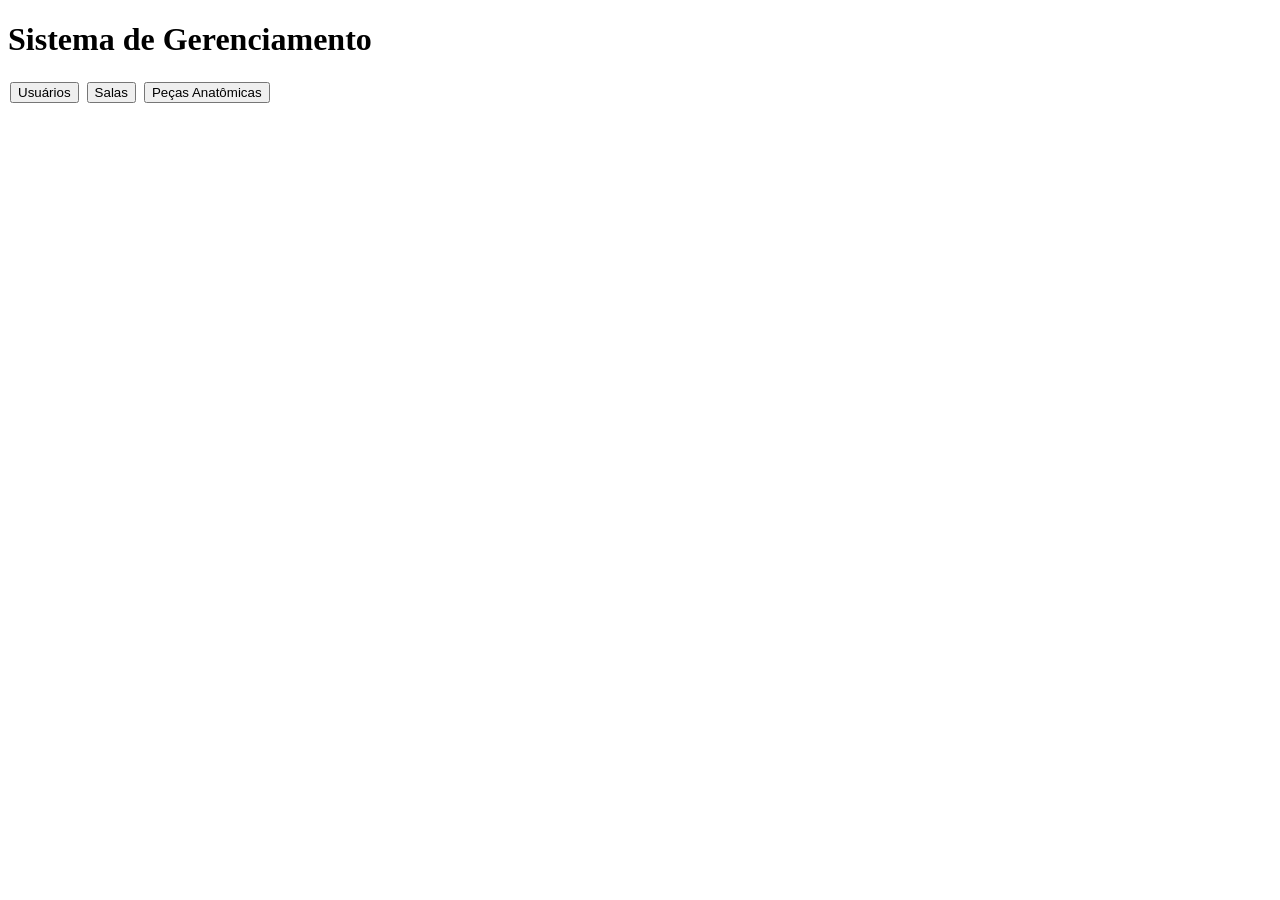
==== frontend_lab_anatomia/index.html @ bb1a2350 "Initial commit - Agendamento LAPA" ====
<!DOCTYPE html>
<html lang="pt-br">
<head>
  <meta charset="UTF-8">
  <title>Banco de Dados – Anatomia</title>
  <script src="script.js" defer></script>
  <style>
    section { display: none; margin-top: 20px; }
    table { border-collapse: collapse; width: 100%; }
    th, td { border: 1px solid #ccc; padding: 6px; }
    button { margin: 2px; }
  </style>
</head>
<body>

<h1>Sistema de Gerenciamento</h1>

<nav>
  <button onclick="mostrar('usuarios')">Usuários</button>
  <button onclick="mostrar('salas')">Salas</button>
  <button onclick="mostrar('pecas')">Peças Anatômicas</button>
</nav>

<!-- ================= USUÁRIOS ================= -->
<section id="usuarios">
  <h2>Usuários</h2>

  <form onsubmit="event.preventDefault(); salvar('usuarios')">
    <input placeholder="ID">
    <input placeholder="Nome">
    <input placeholder="Curso">
    <button type="submit">Salvar</button>
  </form>

  <table>
    <thead>
      <tr>
        <th>ID</th><th>Nome</th><th>Curso</th><th>Ações</th>
      </tr>
    </thead>
    <tbody id="tabela_usuarios"></tbody>
  </table>
</section>

<!-- ================= SALAS ================= -->
<section id="salas">
  <h2>Salas</h2>

  <form onsubmit="event.preventDefault(); salvar('salas')">
    <input placeholder="Nome da sala">
    <input placeholder="Tipo">
    <input placeholder="Capacidade">
    <button type="submit">Salvar</button>
  </form>

  <table>
    <thead>
      <tr>
        <th>Nome</th><th>Tipo</th><th>Capacidade</th><th>Ações</th>
      </tr>
    </thead>
    <tbody id="tabela_salas"></tbody>
  </table>
</section>

<!-- ================= PEÇAS ================= -->
<section id="pecas">
  <h2>Peças Anatômicas</h2>

  <form onsubmit="event.preventDefault(); salvar('pecas')">
    <input placeholder="Descrição">
    <input placeholder="Quantidade">
    <input placeholder="Nome da peça">
    <input placeholder="Categoria">
    <input placeholder="Estado">
    <input placeholder="Localização">
    <button type="submit">Salvar</button>
  </form>

  <table>
    <thead>
      <tr>
        <th>Descrição</th><th>Qtd</th><th>Nome</th>
        <th>Categoria</th><th>Estado</th><th>Local</th><th>Ações</th>
      </tr>
    </thead>
    <tbody id="tabela_pecas"></tbody>
  </table>
</section>

</body>
</html>
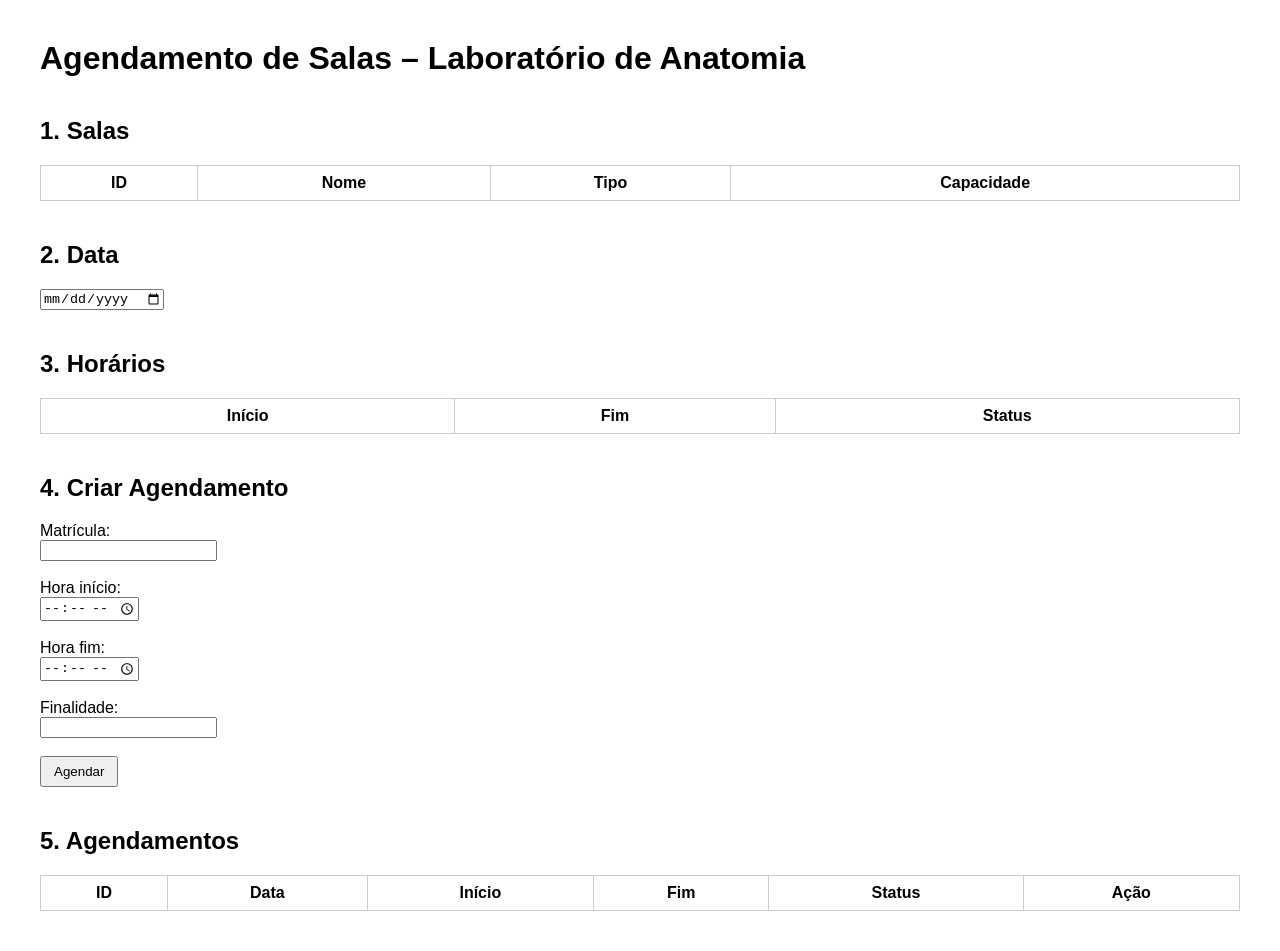
==== commit 16321d03: "Implementa frontend inicial de salas e agendamentos" ====
--- a/frontend_lab_anatomia/index.html
+++ b/frontend_lab_anatomia/index.html
@@ -1,92 +1,123 @@
 <!DOCTYPE html>
-<html lang="pt-br">
+<html lang="pt-BR">
 <head>
-  <meta charset="UTF-8">
-  <title>Banco de Dados – Anatomia</title>
-  <script src="script.js" defer></script>
-  <style>
-    section { display: none; margin-top: 20px; }
-    table { border-collapse: collapse; width: 100%; }
-    th, td { border: 1px solid #ccc; padding: 6px; }
-    button { margin: 2px; }
-  </style>
+    <meta charset="UTF-8">
+    <title>Agendamento – Laboratório de Anatomia</title>
+    <style>
+        body {
+            font-family: Arial, sans-serif;
+            margin: 40px;
+        }
+
+        h2 {
+            margin-top: 40px;
+        }
+
+        table {
+            border-collapse: collapse;
+            width: 100%;
+            margin-top: 10px;
+        }
+
+        table, th, td {
+            border: 1px solid #ccc;
+        }
+
+        th, td {
+            padding: 8px;
+            text-align: center;
+        }
+
+        tr:hover {
+            background-color: #f2f2f2;
+            cursor: pointer;
+        }
+
+        .btn {
+            padding: 6px 12px;
+            cursor: pointer;
+        }
+
+        .btn-cancelar {
+            background-color: #c62828;
+            color: white;
+            border: none;
+        }
+    </style>
 </head>
 <body>
 
-<h1>Sistema de Gerenciamento</h1>
+<h1>Agendamento de Salas – Laboratório de Anatomia</h1>
 
-<nav>
-  <button onclick="mostrar('usuarios')">Usuários</button>
-  <button onclick="mostrar('salas')">Salas</button>
-  <button onclick="mostrar('pecas')">Peças Anatômicas</button>
-</nav>
+<!-- SALAS -->
+<h2>1. Salas</h2>
+<table id="tabelaSalas">
+    <thead>
+        <tr>
+            <th>ID</th>
+            <th>Nome</th>
+            <th>Tipo</th>
+            <th>Capacidade</th>
+        </tr>
+    </thead>
+    <tbody></tbody>
+</table>
 
-<!-- ================= USUÁRIOS ================= -->
-<section id="usuarios">
-  <h2>Usuários</h2>
+<!-- DATA -->
+<h2>2. Data</h2>
+<input type="date" id="dataSelecionada">
 
-  <form onsubmit="event.preventDefault(); salvar('usuarios')">
-    <input placeholder="ID">
-    <input placeholder="Nome">
-    <input placeholder="Curso">
-    <button type="submit">Salvar</button>
-  </form>
+<!-- DISPONIBILIDADE -->
+<h2>3. Horários</h2>
+<table id="tabelaHorarios">
+    <thead>
+        <tr>
+            <th>Início</th>
+            <th>Fim</th>
+            <th>Status</th>
+        </tr>
+    </thead>
+    <tbody></tbody>
+</table>
 
-  <table>
+<!-- FORMULÁRIO -->
+<h2>4. Criar Agendamento</h2>
+<form id="formAgendamento">
+    <label>Matrícula:</label><br>
+    <input type="number" id="matricula" required><br><br>
+
+    <label>Hora início:</label><br>
+    <input type="time" id="horaInicio" required><br><br>
+
+    <label>Hora fim:</label><br>
+    <input type="time" id="horaFim" required><br><br>
+
+    <label>Finalidade:</label><br>
+    <input type="text" id="finalidade"><br><br>
+
+    <button class="btn" type="submit">Agendar</button>
+</form>
+
+<!-- AGENDAMENTOS -->
+<h2>5. Agendamentos</h2>
+<table id="tabelaAgendamentos">
     <thead>
-      <tr>
-        <th>ID</th><th>Nome</th><th>Curso</th><th>Ações</th>
-      </tr>
+        <tr>
+            <th>ID</th>
+            <th>Data</th>
+            <th>Início</th>
+            <th>Fim</th>
+            <th>Status</th>
+            <th>Ação</th>
+        </tr>
     </thead>
-    <tbody id="tabela_usuarios"></tbody>
-  </table>
-</section>
+    <tbody></tbody>
+</table>
 
-<!-- ================= SALAS ================= -->
-<section id="salas">
-  <h2>Salas</h2>
-
-  <form onsubmit="event.preventDefault(); salvar('salas')">
-    <input placeholder="Nome da sala">
-    <input placeholder="Tipo">
-    <input placeholder="Capacidade">
-    <button type="submit">Salvar</button>
-  </form>
-
-  <table>
-    <thead>
-      <tr>
-        <th>Nome</th><th>Tipo</th><th>Capacidade</th><th>Ações</th>
-      </tr>
-    </thead>
-    <tbody id="tabela_salas"></tbody>
-  </table>
-</section>
-
-<!-- ================= PEÇAS ================= -->
-<section id="pecas">
-  <h2>Peças Anatômicas</h2>
-
-  <form onsubmit="event.preventDefault(); salvar('pecas')">
-    <input placeholder="Descrição">
-    <input placeholder="Quantidade">
-    <input placeholder="Nome da peça">
-    <input placeholder="Categoria">
-    <input placeholder="Estado">
-    <input placeholder="Localização">
-    <button type="submit">Salvar</button>
-  </form>
-
-  <table>
-    <thead>
-      <tr>
-        <th>Descrição</th><th>Qtd</th><th>Nome</th>
-        <th>Categoria</th><th>Estado</th><th>Local</th><th>Ações</th>
-      </tr>
-    </thead>
-    <tbody id="tabela_pecas"></tbody>
-  </table>
-</section>
+<script src="js/api.js"></script>
+<script src="js/salas.js"></script>
+<script src="js/agendamentos.js"></script>
+<script src="js/main.js"></script>
 
 </body>
 </html>
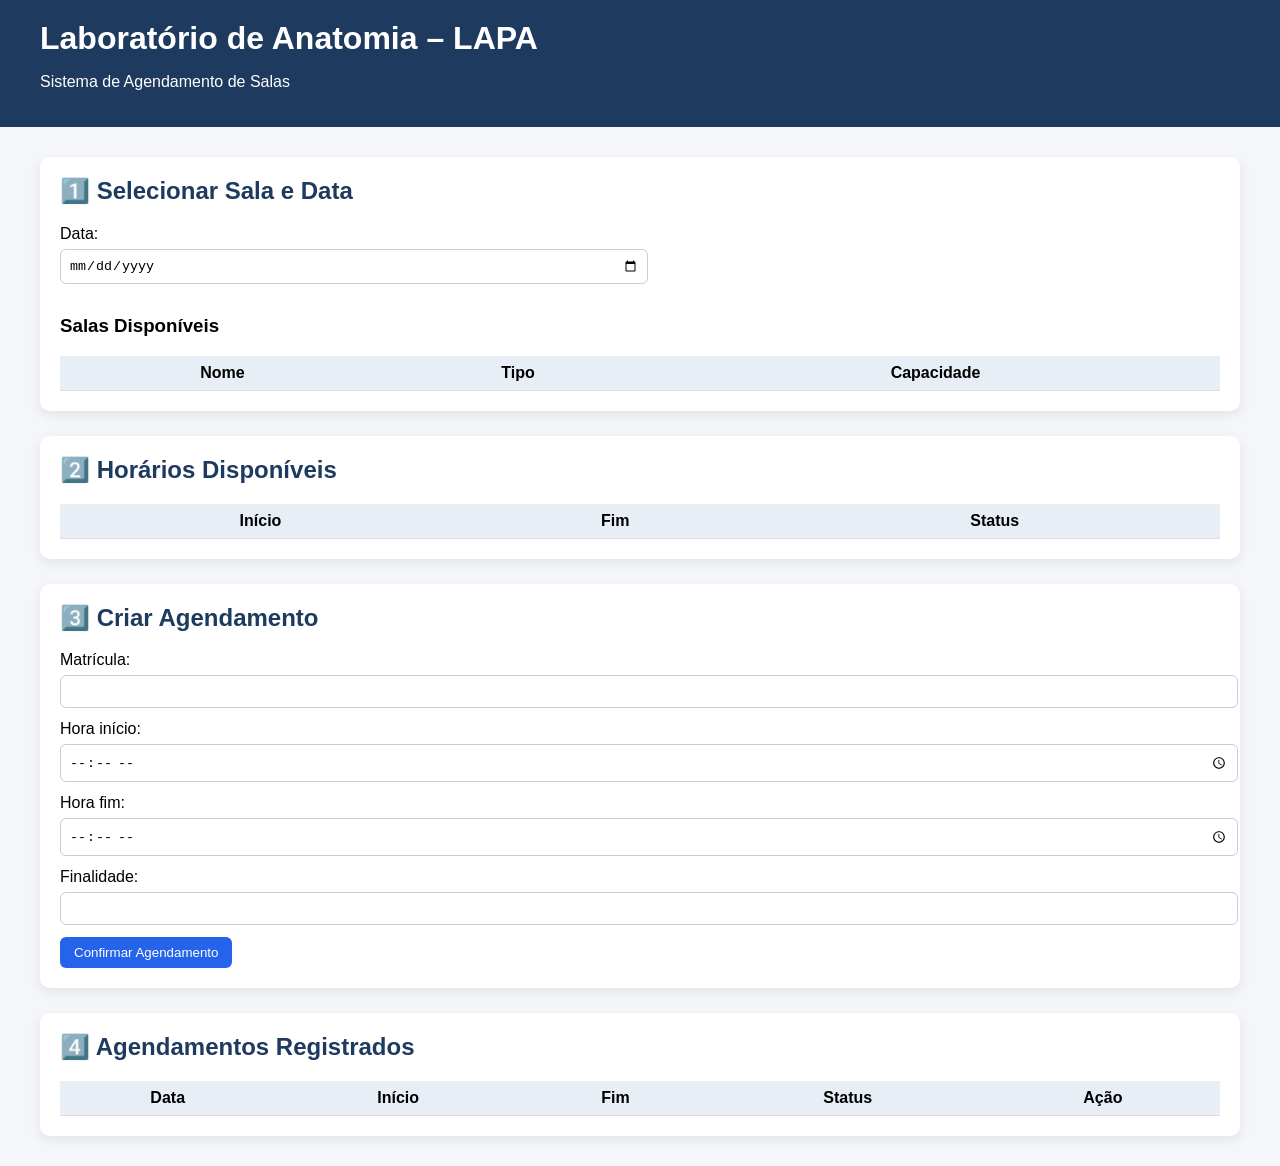
==== commit 14622284: "refatorando front" ====
--- a/frontend_lab_anatomia/index.html
+++ b/frontend_lab_anatomia/index.html
@@ -2,117 +2,222 @@
 <html lang="pt-BR">
 <head>
     <meta charset="UTF-8">
-    <title>Agendamento – Laboratório de Anatomia</title>
+    <meta name="viewport" content="width=device-width, initial-scale=1.0">
+    <title>Agendamento – LAPA</title>
+
     <style>
+        :root {
+            --primary: #1e3a5f;
+            --secondary: #2563eb;
+            --danger: #c62828;
+            --bg: #f4f6f9;
+            --card-bg: #ffffff;
+        }
+
         body {
-            font-family: Arial, sans-serif;
-            margin: 40px;
+            margin: 0;
+            font-family: "Segoe UI", Arial, sans-serif;
+            background-color: var(--bg);
+        }
+
+        header {
+            background: var(--primary);
+            color: white;
+            padding: 20px 40px;
+        }
+
+        header h1 {
+            margin: 0;
+        }
+
+        main {
+            padding: 30px 40px;
+            display: grid;
+            gap: 25px;
+        }
+
+        .card {
+            background: var(--card-bg);
+            padding: 20px;
+            border-radius: 10px;
+            box-shadow: 0 4px 12px rgba(0,0,0,0.08);
         }
 
         h2 {
-            margin-top: 40px;
+            margin-top: 0;
+            color: var(--primary);
         }
 
         table {
+            width: 100%;
             border-collapse: collapse;
-            width: 100%;
             margin-top: 10px;
         }
 
-        table, th, td {
-            border: 1px solid #ccc;
+        th {
+            background-color: #e8eef5;
         }
 
         th, td {
             padding: 8px;
             text-align: center;
+            border-bottom: 1px solid #ddd;
         }
 
         tr:hover {
             background-color: #f2f2f2;
+        }
+
+        input, select {
+            width: 100%;
+            padding: 8px;
+            margin: 6px 0 12px;
+            border-radius: 6px;
+            border: 1px solid #ccc;
+        }
+
+        .btn {
+            padding: 8px 14px;
+            border-radius: 6px;
+            border: none;
             cursor: pointer;
-        }
-
-        .btn {
-            padding: 6px 12px;
-            cursor: pointer;
-        }
-
-        .btn-cancelar {
-            background-color: #c62828;
+            font-weight: 500;
+        }
+
+        .btn-primary {
+            background-color: var(--secondary);
             color: white;
-            border: none;
+        }
+
+        .btn-danger {
+            background-color: var(--danger);
+            color: white;
+        }
+
+        .grid-2 {
+            display: grid;
+            grid-template-columns: 1fr 1fr;
+            gap: 20px;
+        }
+
+        .feedback {
+            padding: 10px;
+            border-radius: 6px;
+            margin-bottom: 10px;
+            display: none;
+        }
+
+        .feedback.success {
+            background-color: #d4edda;
+            color: #155724;
+        }
+
+        .feedback.error {
+            background-color: #f8d7da;
+            color: #721c24;
+        }
+
+        @media (max-width: 900px) {
+            .grid-2 {
+                grid-template-columns: 1fr;
+            }
         }
     </style>
 </head>
-<body>
-
-<h1>Agendamento de Salas – Laboratório de Anatomia</h1>
-
-<!-- SALAS -->
-<h2>1. Salas</h2>
-<table id="tabelaSalas">
-    <thead>
-        <tr>
-            <th>ID</th>
-            <th>Nome</th>
-            <th>Tipo</th>
-            <th>Capacidade</th>
-        </tr>
-    </thead>
-    <tbody></tbody>
-</table>
-
-<!-- DATA -->
-<h2>2. Data</h2>
-<input type="date" id="dataSelecionada">
-
-<!-- DISPONIBILIDADE -->
-<h2>3. Horários</h2>
-<table id="tabelaHorarios">
-    <thead>
-        <tr>
-            <th>Início</th>
-            <th>Fim</th>
-            <th>Status</th>
-        </tr>
-    </thead>
-    <tbody></tbody>
-</table>
-
-<!-- FORMULÁRIO -->
-<h2>4. Criar Agendamento</h2>
-<form id="formAgendamento">
-    <label>Matrícula:</label><br>
-    <input type="number" id="matricula" required><br><br>
-
-    <label>Hora início:</label><br>
-    <input type="time" id="horaInicio" required><br><br>
-
-    <label>Hora fim:</label><br>
-    <input type="time" id="horaFim" required><br><br>
-
-    <label>Finalidade:</label><br>
-    <input type="text" id="finalidade"><br><br>
-
-    <button class="btn" type="submit">Agendar</button>
-</form>
-
-<!-- AGENDAMENTOS -->
-<h2>5. Agendamentos</h2>
-<table id="tabelaAgendamentos">
-    <thead>
-        <tr>
-            <th>ID</th>
-            <th>Data</th>
-            <th>Início</th>
-            <th>Fim</th>
-            <th>Status</th>
-            <th>Ação</th>
-        </tr>
-    </thead>
-    <tbody></tbody>
-</table>
+
+<body data-page="agendamentos">
+
+<header>
+    <h1>Laboratório de Anatomia – LAPA</h1>
+    <p>Sistema de Agendamento de Salas</p>
+</header>
+
+<main>
+
+    <!-- Seleção -->
+    <div class="card">
+        <h2>1️⃣ Selecionar Sala e Data</h2>
+
+        <div class="grid-2">
+            <div>
+                <label>Data:</label>
+                <input type="date" id="dataSelecionada">
+            </div>
+        </div>
+
+        <h3>Salas Disponíveis</h3>
+        <table id="tabelaSalas">
+            <thead>
+                <tr>
+                    <th>Nome</th>
+                    <th>Tipo</th>
+                    <th>Capacidade</th>
+                </tr>
+            </thead>
+            <tbody></tbody>
+        </table>
+    </div>
+
+    <!-- Horários -->
+    <div class="card">
+        <h2>2️⃣ Horários Disponíveis</h2>
+
+        <table id="tabelaHorarios">
+            <thead>
+                <tr>
+                    <th>Início</th>
+                    <th>Fim</th>
+                    <th>Status</th>
+                </tr>
+            </thead>
+            <tbody></tbody>
+        </table>
+    </div>
+
+    <!-- Criar Agendamento -->
+    <div class="card">
+        <h2>3️⃣ Criar Agendamento</h2>
+
+        <div id="feedback" class="feedback"></div>
+
+        <form id="formAgendamento">
+            <label>Matrícula:</label>
+            <input type="number" id="matricula" required>
+
+            <label>Hora início:</label>
+            <input type="time" id="horaInicio" required>
+
+            <label>Hora fim:</label>
+            <input type="time" id="horaFim" required>
+
+            <label>Finalidade:</label>
+            <input type="text" id="finalidade">
+
+            <button class="btn btn-primary" type="submit">
+                Confirmar Agendamento
+            </button>
+        </form>
+    </div>
+
+    <!-- Agendamentos -->
+    <div class="card">
+        <h2>4️⃣ Agendamentos Registrados</h2>
+
+        <table id="tabelaAgendamentos">
+            <thead>
+                <tr>
+                    <th>Data</th>
+                    <th>Início</th>
+                    <th>Fim</th>
+                    <th>Status</th>
+                    <th>Ação</th>
+                </tr>
+            </thead>
+            <tbody></tbody>
+        </table>
+    </div>
+
+</main>
 
 <script src="js/api.js"></script>
 <script src="js/salas.js"></script>
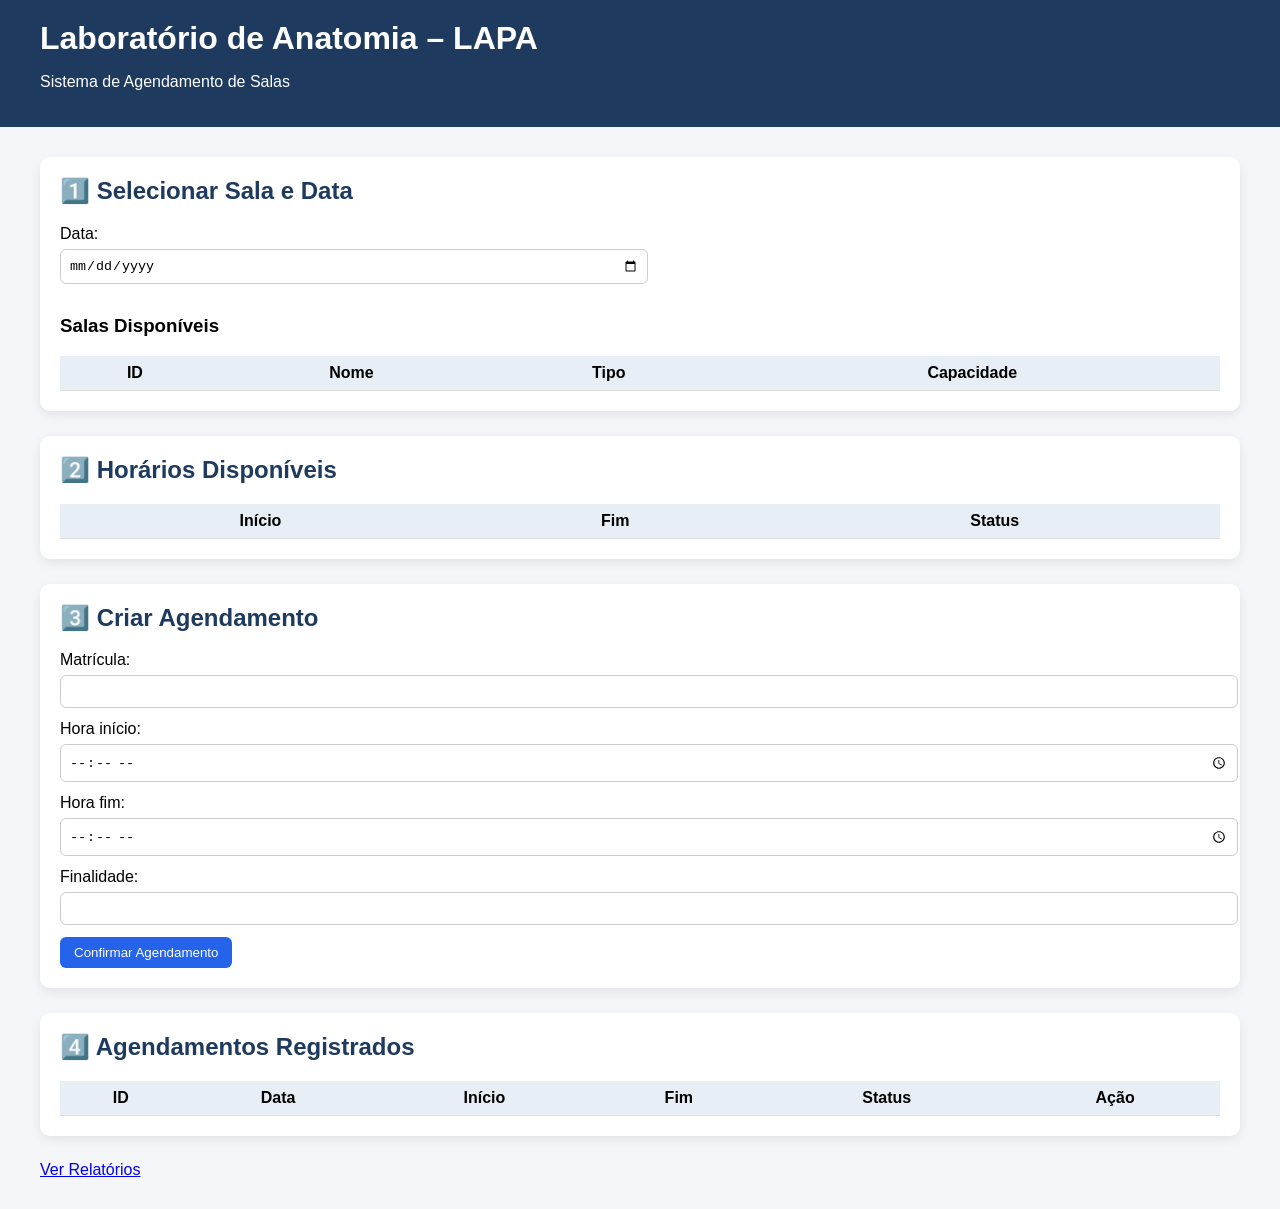
==== commit 38ef3b1d: "incluindo relatorios e triggers" ====
--- a/frontend_lab_anatomia/index.html
+++ b/frontend_lab_anatomia/index.html
@@ -149,6 +149,7 @@
         <table id="tabelaSalas">
             <thead>
                 <tr>
+                    <th>ID</th>
                     <th>Nome</th>
                     <th>Tipo</th>
                     <th>Capacidade</th>
@@ -206,6 +207,7 @@
         <table id="tabelaAgendamentos">
             <thead>
                 <tr>
+                    <th>ID</th>
                     <th>Data</th>
                     <th>Início</th>
                     <th>Fim</th>
@@ -217,6 +219,9 @@
         </table>
     </div>
 
+
+ <a href="relatorios.html">Ver Relatórios</a>
+
 </main>
 
 <script src="js/api.js"></script>
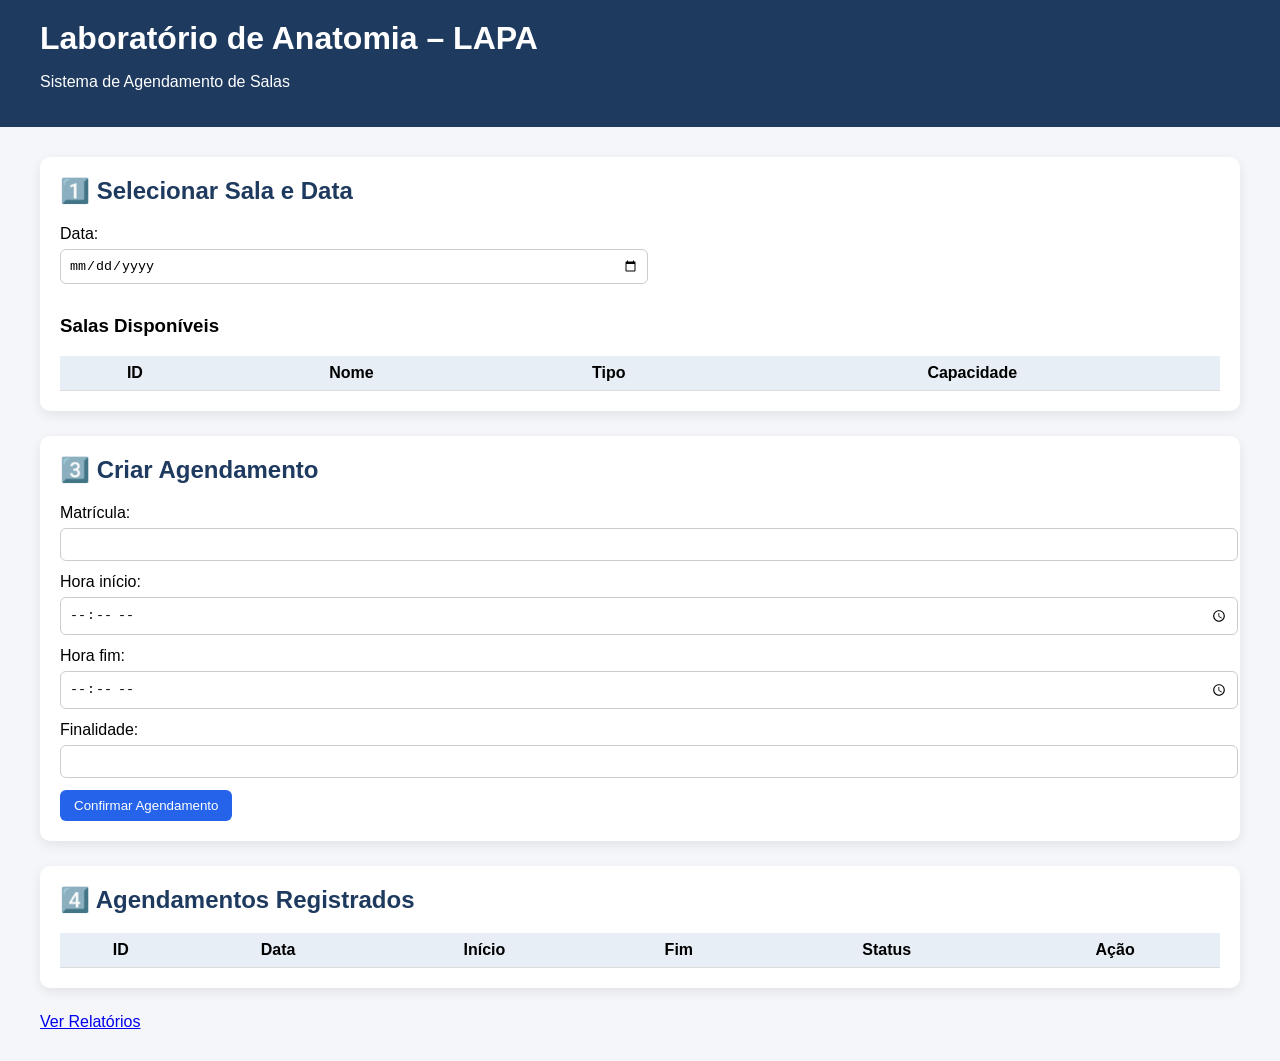
==== commit a40a5ae9: "supressão tabela horários e correção alfabeto charset" ====
--- a/frontend_lab_anatomia/index.html
+++ b/frontend_lab_anatomia/index.html
@@ -159,8 +159,11 @@
         </table>
     </div>
 
-    <!-- Horários -->
-    <div class="card">
+    <!--
+TABELA DE DISPONIBILIDADE (VERSÃO FUTURA)
+Será implementada com view dinâmica no banco
+--><!-- Horários -->
+ <!--   <div class="card">
         <h2>2️⃣ Horários Disponíveis</h2>
 
         <table id="tabelaHorarios">
@@ -174,7 +177,8 @@
             <tbody></tbody>
         </table>
     </div>
-
+-->
+    
     <!-- Criar Agendamento -->
     <div class="card">
         <h2>3️⃣ Criar Agendamento</h2>
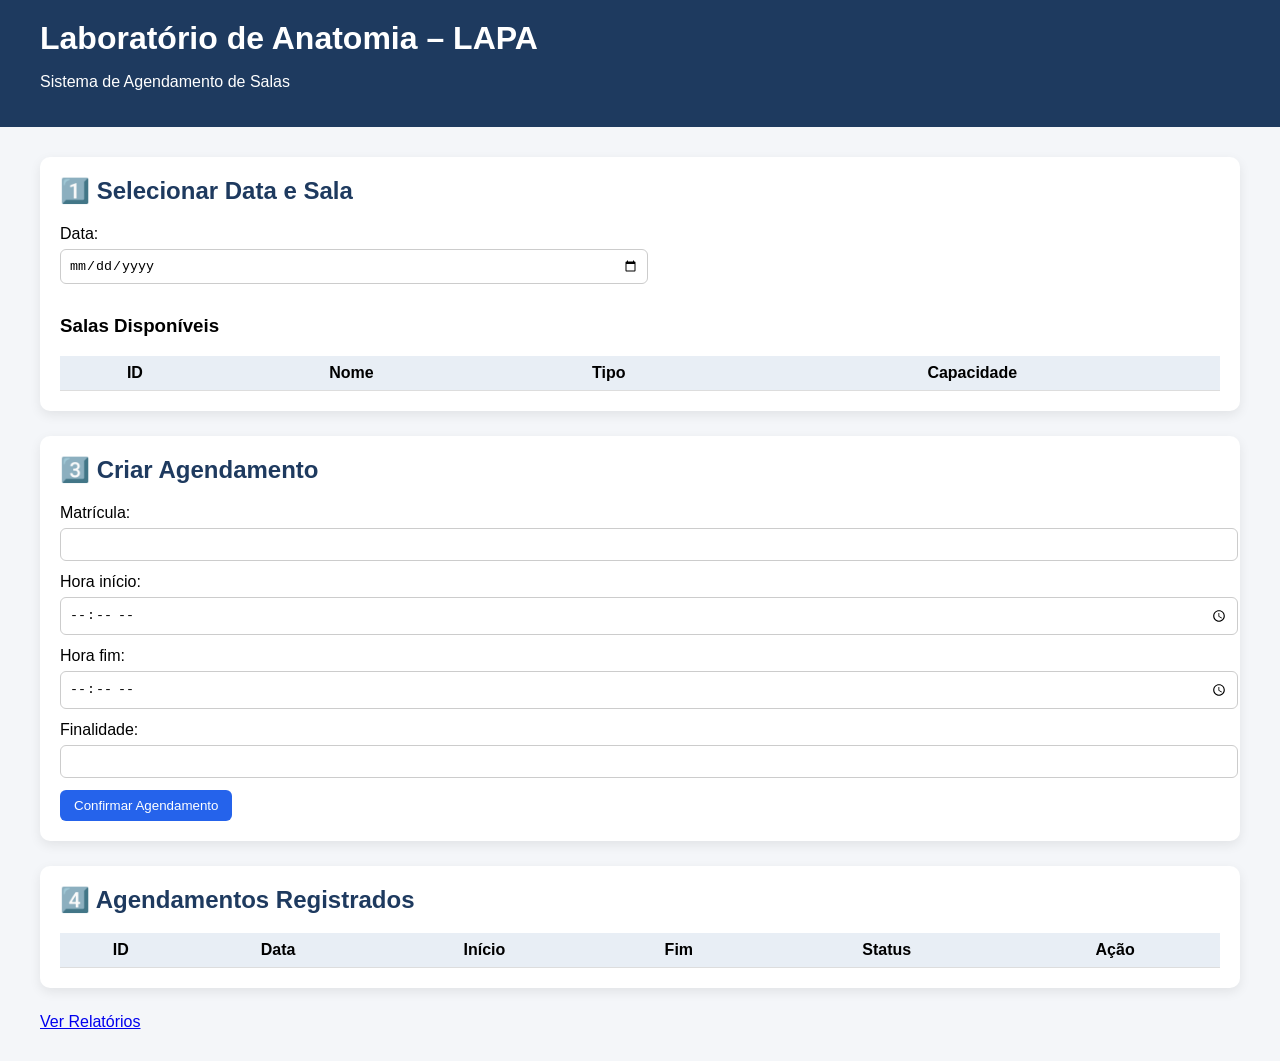
==== commit 8b4d001d: "correção título" ====
--- a/frontend_lab_anatomia/index.html
+++ b/frontend_lab_anatomia/index.html
@@ -136,7 +136,7 @@
 
     <!-- Seleção -->
     <div class="card">
-        <h2>1️⃣ Selecionar Sala e Data</h2>
+        <h2>1️⃣ Selecionar Data e Sala</h2>
 
         <div class="grid-2">
             <div>
@@ -178,7 +178,7 @@
         </table>
     </div>
 -->
-    
+
     <!-- Criar Agendamento -->
     <div class="card">
         <h2>3️⃣ Criar Agendamento</h2>
